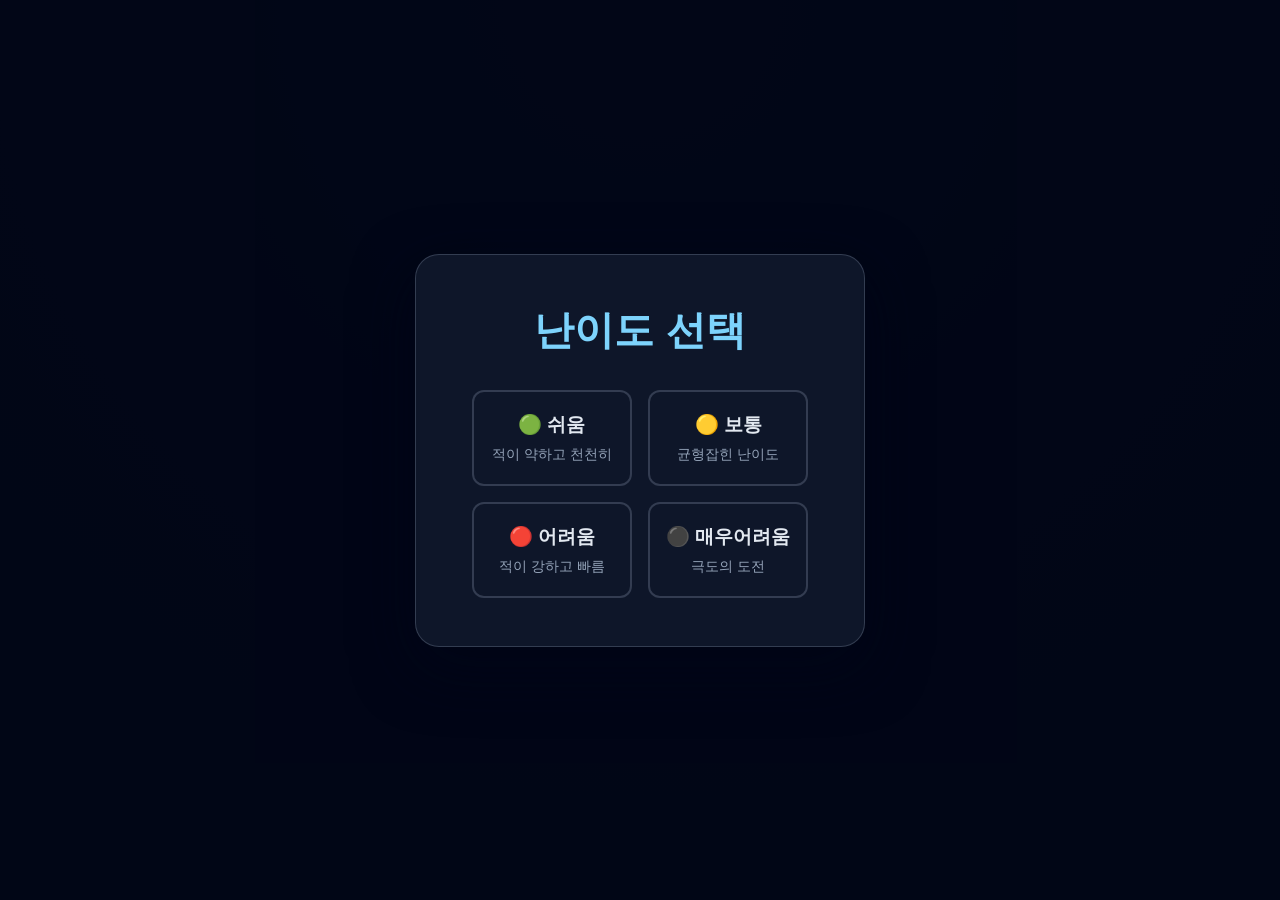
==== complete-game.html @ 04b25d86 "Complete integrated RPG game in single HTML file with difficulty selection" ====
<!DOCTYPE html>
<html lang="ko">
<head>
    <meta charset="UTF-8" />
    <meta name="viewport" content="width=device-width, initial-scale=1.0" />
    <title>Wavebreaker RPG</title>
    <style>
        * { box-sizing: border-box; }
        :root {
            --bg-1: #0f172a; --bg-2: #111827; --panel: rgba(15, 23, 42, 0.86);
            --panel-bright: rgba(30, 41, 59, 0.95); --line: rgba(148, 163, 184, 0.28);
            --text: #e2e8f0; --muted: #94a3b8; --accent: #7dd3fc; --gold: #fbbf24;
            --danger: #f87171; --success: #34d399;
        }
        html, body {
            margin: 0; width: 100%; min-height: 100vh;
            font-family: "Segoe UI", Tahoma, Geneva, Verdana, sans-serif;
            background: radial-gradient(circle at top, #162032 0%, #0b1120 45%, #070d18 100%);
            color: var(--text);
        }
        body { display: flex; flex-direction: column; align-items: center; padding: 18px 20px 32px; }
        .difficulty-screen { position: fixed; inset: 0; display: flex; align-items: center; justify-content: center; background: rgba(2, 6, 23, 0.95); z-index: 1000; }
        .difficulty-screen.hidden { display: none; }
        .difficulty-card { background: rgba(15, 23, 42, 0.98); border: 1px solid var(--line); border-radius: 24px; padding: 48px 56px; text-align: center; max-width: 600px; box-shadow: 0 20px 60px rgba(2, 6, 23, 0.7); }
        .difficulty-card h1 { margin: 0 0 32px; font-size: 2.5rem; color: var(--accent); }
        .difficulty-buttons { display: grid; grid-template-columns: 1fr 1fr; gap: 16px; }
        .difficulty-btn { border: 2px solid var(--line); background: rgba(15, 23, 42, 0.9); color: var(--text); padding: 20px 16px; border-radius: 12px; cursor: pointer; transition: 0.3s ease; font-size: 1rem; }
        .difficulty-btn:hover { transform: translateY(-4px); border-color: var(--accent); box-shadow: 0 0 0 2px rgba(125, 211, 252, 0.2); }
        .difficulty-btn .diff-title { display: block; font-weight: 700; font-size: 1.2rem; margin-bottom: 8px; }
        .difficulty-btn small { display: block; color: var(--muted); font-size: 0.85rem; }
        .game-screen.hidden { display: none; }
        .top-bar { width: min(1480px, 100%); display: flex; justify-content: space-between; align-items: center; gap: 18px; margin-bottom: 14px; }
        .job-selection { display: flex; flex-wrap: wrap; gap: 10px; }
        .job-card { border: 1px solid var(--line); background: rgba(15, 23, 42, 0.9); color: var(--text); padding: 10px 18px; border-radius: 12px; min-width: 120px; cursor: pointer; transition: 0.2s ease; }
        .job-card:hover, .job-card.selected { transform: translateY(-1px); border-color: rgba(125, 211, 252, 0.7); box-shadow: 0 0 0 1px rgba(125, 211, 252, 0.3); }
        .job-card span { display: block; font-size: 1rem; font-weight: 700; }
        .job-card small { color: var(--muted); }
        .status-panel { display: flex; flex-wrap: wrap; gap: 14px; justify-content: flex-end; background: var(--panel); border: 1px solid var(--line); border-radius: 12px; padding: 10px 16px; }
        .status-panel div { display: flex; flex-direction: column; min-width: 110px; color: var(--muted); font-size: 0.82rem; }
        .status-panel strong { color: var(--text); font-size: 1rem; }
        .game-layout { width: min(1480px, 100%); display: flex; align-items: flex-start; gap: 18px; }
        #gameCanvas { width: min(100%, 1280px); height: auto; background: linear-gradient(180deg, rgba(13, 19, 32, 0.96), rgba(15, 23, 42, 0.96)); border: 1px solid var(--line); border-radius: 18px; box-shadow: 0 24px 50px rgba(15, 23, 42, 0.45); }
        .shop-panel { width: 280px; background: var(--panel); border: 1px solid var(--line); border-radius: 18px; padding: 18px 16px; max-height: 640px; overflow-y: auto; }
        .shop-panel h3 { margin: 0 0 14px; font-size: 1.3rem; }
        .shop-metrics { display: grid; gap: 8px; margin-bottom: 18px; color: var(--muted); }
        .upgrade-list, .skill-shop { display: grid; gap: 10px; }
        .upgrade-btn, .skill-btn { appearance: none; width: 100%; border: 1px solid var(--line); background: var(--panel-bright); color: var(--text); padding: 10px 12px; border-radius: 10px; cursor: pointer; font-weight: 600; transition: 0.2s ease; font-size: 0.9rem; }
        .upgrade-btn:hover, .skill-btn:hover { border-color: rgba(52, 211, 153, 0.7); box-shadow: 0 0 0 1px rgba(52, 211, 153, 0.2); }
        .upgrade-btn:disabled, .skill-btn:disabled { opacity: 0.45; cursor: not-allowed; }
        .controls-bar { width: min(1480px, 100%); margin-top: 18px; display: flex; flex-wrap: wrap; gap: 18px; padding: 14px 18px; border: 1px solid var(--line); background: rgba(15, 23, 42, 0.78); border-radius: 12px; color: var(--muted); font-size: 0.9rem; }
        .overlay { position: fixed; inset: 0; display: flex; align-items: center; justify-content: center; background: rgba(2, 6, 23, 0.65); z-index: 100; }
        .overlay.hidden { display: none; }
        .overlay-card { background: rgba(15, 23, 42, 0.95); border: 1px solid var(--line); border-radius: 18px; padding: 28px 36px; text-align: center; box-shadow: 0 20px 40px rgba(2, 6, 23, 0.5); }
        .overlay-card h2 { margin: 0 0 8px; color: var(--danger); }
        .overlay-card p { margin: 0; color: var(--text); }
        @media (max-width: 1200px) { .game-layout { flex-direction: column; } .shop-panel { width: 100%; } }
    </style>
</head>
<body>
    <div id="difficultyScreen" class="difficulty-screen">
        <div class="difficulty-card">
            <h1>난이도 선택</h1>
            <div class="difficulty-buttons">
                <button class="difficulty-btn" data-difficulty="easy"><span class="diff-title">🟢 쉬움</span><small>적이 약하고 천천히</small></button>
                <button class="difficulty-btn" data-difficulty="normal"><span class="diff-title">🟡 보통</span><small>균형잡힌 난이도</small></button>
                <button class="difficulty-btn" data-difficulty="hard"><span class="diff-title">🔴 어려움</span><small>적이 강하고 빠름</small></button>
                <button class="difficulty-btn" data-difficulty="extreme"><span class="diff-title">⚫ 매우어려움</span><small>극도의 도전</small></button>
            </div>
        </div>
    </div>

    <div id="gameScreen" class="game-screen hidden">
        <div class="top-bar">
            <div class="job-selection">
                <button class="job-card selected" data-job="knight"><span class="job-name">Knight</span><small>전사</small></button>
                <button class="job-card" data-job="mage"><span class="job-name">Mage</span><small>마법사</small></button>
                <button class="job-card" data-job="ranger"><span class="job-name">Ranger</span><small>궁수</small></button>
                <button class="job-card" data-job="rogue"><span class="job-name">Rogue</span><small>도적</small></button>
            </div>
            <div class="status-panel">
                <div><span>웨이브</span><strong id="waveValue">1</strong></div>
                <div><span>체력</span><strong id="hpValue">0 / 0</strong></div>
                <div><span>경험치</span><strong id="xpValue">0</strong></div>
                <div><span>난이도</span><strong id="diffValue">보통</strong></div>
            </div>
        </div>

        <div class="game-layout">
            <canvas id="gameCanvas" width="1280" height="720"></canvas>
            <aside class="shop-panel">
                <h3>경험치 상점</h3>
                <div class="shop-metrics">
                    <div>보유 XP: <strong id="bankValue">0</strong></div>
                    <div>스킬 레벨: <strong id="skillLevelValue">0</strong></div>
                </div>
                <div class="upgrade-list">
                    <button class="upgrade-btn" data-upgrade="hp">체력 증가</button>
                    <button class="upgrade-btn" data-upgrade="damage">공격력 증가</button>
                    <button class="upgrade-btn" data-upgrade="speed">이동 속도 증가</button>
                </div>
                <div id="skillShop" class="skill-shop"></div>
            </aside>
        </div>

        <div class="controls-bar">
            <div><strong>기본 공격</strong>: Space</div>
            <div><strong>스킬</strong>: Z / X / C / V</div>
            <div><strong>이동</strong>: WASD / 방향키</div>
            <div><strong>대시</strong>: 한 방향 연타</div>
        </div>

        <div id="overlay" class="overlay hidden">
            <div class="overlay-card">
                <h2>게임 오버</h2>
                <p>R 키를 눌러 난이도 선택으로 돌아가세요</p>
            </div>
        </div>
    </div>

    <script>
        const canvas = document.getElementById("gameCanvas");
        const ctx = canvas.getContext("2d");
        const difficultyScreen = document.getElementById("difficultyScreen");
        const gameScreen = document.getElementById("gameScreen");
        const waveValue = document.getElementById("waveValue");
        const hpValue = document.getElementById("hpValue");
        const xpValue = document.getElementById("xpValue");
        const diffValue = document.getElementById("diffValue");
        const bankValue = document.getElementById("bankValue");
        const skillLevelValue = document.getElementById("skillLevelValue");
        const skillShop = document.getElementById("skillShop");
        const overlay = document.getElementById("overlay");

        const difficultySettings = {
            easy: { label: "쉬움", hpMul: 0.6, damageMul: 0.65, speedMul: 0.75, enemyCount: 0.7 },
            normal: { label: "보통", hpMul: 1, damageMul: 1, speedMul: 1, enemyCount: 1 },
            hard: { label: "어려움", hpMul: 1.4, damageMul: 1.35, speedMul: 1.25, enemyCount: 1.3 },
            extreme: { label: "매우 어려움", hpMul: 1.9, damageMul: 1.75, speedMul: 1.5, enemyCount: 1.6 }
        };

        const jobs = {
            knight: { name: "Knight", color: "#f9c74f", speed: 3.6, hp: 150, damage: 18, skills: [
                { key: "Z", name: "Shield Bash", type: "melee", damage: 30, range: 120, radius: 58, cooldown: 2.8, color: "#f9c74f" },
                { key: "X", name: "Flame Slash", type: "projectile", damage: 26, speed: 8, radius: 12, cooldown: 4.3, color: "#ff7a59" },
                { key: "C", name: "Earth Stomp", type: "aoe", damage: 34, radius: 110, cooldown: 6.3, color: "#7dd3fc" },
                { key: "V", name: "Blade Storm", type: "cone", damage: 42, range: 150, radius: 48, cooldown: 8.2, color: "#fbbf24" }
            ]},
            mage: { name: "Mage", color: "#7dd3fc", speed: 3.3, hp: 120, damage: 16, skills: [
                { key: "Z", name: "Fireball", type: "projectile", damage: 28, speed: 8.5, radius: 12, cooldown: 3.3, color: "#fb7185" },
                { key: "X", name: "Frost Nova", type: "aoe", damage: 31, radius: 130, cooldown: 5.5, color: "#a5b4fc" },
                { key: "C", name: "Arcane Beam", type: "beam", damage: 36, range: 220, cooldown: 6.3, color: "#c084fc" },
                { key: "V", name: "Meteor", type: "meteor", damage: 54, radius: 70, cooldown: 9.2, color: "#f59e0b" }
            ]},
            ranger: { name: "Ranger", color: "#86efac", speed: 3.8, hp: 125, damage: 17, skills: [
                { key: "Z", name: "Rapid Shot", type: "projectile", damage: 25, speed: 9, radius: 10, cooldown: 2.7, color: "#4ade80" },
                { key: "X", name: "Piercing Arrow", type: "projectile", damage: 33, speed: 9.5, radius: 12, cooldown: 4.2, color: "#86efac" },
                { key: "C", name: "Snare Trap", type: "aoe", damage: 29, radius: 120, cooldown: 5.7, color: "#facc15" },
                { key: "V", name: "Rain of Arrows", type: "rain", damage: 40, radius: 72, cooldown: 8.5, color: "#34d399" }
            ]},
            rogue: { name: "Rogue", color: "#c4b5fd", speed: 4.2, hp: 110, damage: 19, skills: [
                { key: "Z", name: "Shadow Slash", type: "melee", damage: 27, range: 110, radius: 52, cooldown: 2.5, color: "#c084fc" },
                { key: "X", name: "Blink Step", type: "dash", damage: 18, range: 110, cooldown: 4.5, color: "#a78bfa" },
                { key: "C", name: "Poison Dart", type: "projectile", damage: 30, speed: 8.8, radius: 11, cooldown: 4.5, color: "#4ade80" },
                { key: "V", name: "Night Burst", type: "aoe", damage: 45, radius: 125, cooldown: 8.3, color: "#f472b6" }
            ]}
        };

        const keyState = {};
        let mouseX = canvas.width / 2, mouseY = canvas.height / 2;
        let player = null, enemies = [], projectiles = [], xpOrbs = [], effects = [];
        let state = { selectedClass: "knight", selectedDifficulty: "normal", currentWave: 1, waveTransition: false, waveTimer: 0, gameOver: false };

        function clamp(v, min, max) { return Math.min(Math.max(v, min), max); }
        function normalize(x, y) { const len = Math.hypot(x, y) || 1; return { x: x / len, y: y / len }; }
        function distance(ax, ay, bx, by) { return Math.hypot(ax - bx, ay - by); }
        function randRange(min, max) { return Math.random() * (max - min) + min; }

        function selectDifficulty(difficulty) {
            state.selectedDifficulty = difficulty;
            difficultyScreen.classList.add("hidden");
            gameScreen.classList.remove("hidden");
            diffValue.textContent = difficultySettings[difficulty].label;
            startGame();
        }

        function setSelectedJob(jobId) {
            state.selectedClass = jobId;
            document.querySelectorAll(".job-card").forEach(b => b.classList.toggle("selected", b.dataset.job === jobId));
            startGame();
        }

        function startGame() {
            const base = jobs[state.selectedClass];
            const diff = difficultySettings[state.selectedDifficulty];

            player = {
                x: canvas.width / 2, y: canvas.height / 2, radius: 18, speed: base.speed, color: base.color,
                hp: base.hp * diff.hpMul, maxHp: base.hp * diff.hpMul, damage: base.damage,
                facing: { x: 1, y: 0 }, attackCooldown: 0, dashCooldown: 0, dashTimer: 0, dashVector: { x: 0, y: 0 },
                lastMove: { x: 1, y: 0 }, dashHold: 0, lastDashDir: null, xpBank: 0,
                skillLevels: { Z: 0, X: 0, C: 0, V: 0 }, skills: base.skills.map(s => ({ ...s, cooldownLeft: 0 }))
            };

            enemies = []; projectiles = []; xpOrbs = []; effects = [];
            state.currentWave = 1; state.waveTransition = false; state.waveTimer = 0; state.gameOver = false;
            overlay.classList.add("hidden");
            spawnWave();
            updateHud();
        }

        function updateHud() {
            const job = jobs[state.selectedClass];
            waveValue.textContent = String(state.currentWave);
            hpValue.textContent = `${Math.ceil(player.hp)} / ${Math.ceil(player.maxHp)}`;
            xpValue.textContent = String(player.xpBank);
            bankValue.textContent = String(player.xpBank);
            skillLevelValue.textContent = String(Object.values(player.skillLevels).reduce((a, b) => a + b, 0));

            skillShop.innerHTML = "";
            player.skills.forEach(skill => {
                const btn = document.createElement("button");
                const level = player.skillLevels[skill.key] || 0;
                const cost = 20 + level * 18;
                btn.className = "skill-btn";
                btn.textContent = `${skill.key} ${skill.name} Lv.${level} (${cost})`;
                btn.disabled = player.xpBank < cost && !state.gameOver;
                btn.addEventListener("click", () => buySkillUpgrade(skill.key));
                skillShop.appendChild(btn);
            });
        }

        function buySkillUpgrade(key) {
            const skill = player.skills.find(s => s.key === key);
            if (!skill) return;
            const level = player.skillLevels[key] || 0;
            const cost = 20 + level * 18;
            if (player.xpBank < cost) return;
            player.xpBank -= cost;
            player.skillLevels[key] = level + 1;
            updateHud();
        }

        function buyUpgrade(type) {
            const costs = { hp: 25, damage: 28, speed: 24 };
            const cost = costs[type];
            if (player.xpBank < cost) return;
            player.xpBank -= cost;
            if (type === "hp") { player.maxHp += 18; player.hp = player.maxHp; }
            else if (type === "damage") { player.damage += 4; }
            else if (type === "speed") { player.speed += 0.28; }
            updateHud();
        }

        document.querySelectorAll(".difficulty-btn").forEach(b => b.addEventListener("click", () => selectDifficulty(b.dataset.difficulty)));
        document.querySelectorAll(".upgrade-btn").forEach(b => b.addEventListener("click", () => buyUpgrade(b.dataset.upgrade)));
        document.querySelectorAll(".job-card").forEach(b => b.addEventListener("click", () => setSelectedJob(b.dataset.job)));

        window.addEventListener("keydown", (event) => {
            const key = event.key.toLowerCase();
            if (["w", "a", "s", "d", "arrowup", "arrowdown", "arrowleft", "arrowright"].includes(key)) event.preventDefault();
            if (["z", "x", "c", "v", " "].includes(key) || event.code === "Space") event.preventDefault();
            if (event.code === "Space") { keyState["space"] = true; if (!state.gameOver) attack(); return; }
            if (["z", "x", "c", "v"].includes(key)) { keyState[key] = true; if (!state.gameOver) useSkill(key.toUpperCase()); return; }
            if (key === "arrowup") keyState.arrowup = true;
            if (key === "arrowdown") keyState.arrowdown = true;
            if (key === "arrowleft") keyState.arrowleft = true;
            if (key === "arrowright") keyState.arrowright = true;
            if (key === "w") keyState.w = true;
            if (key === "a") keyState.a = true;
            if (key === "s") keyState.s = true;
            if (key === "d") keyState.d = true;
            if (event.key.toLowerCase() === "r" && state.gameOver) { difficultyScreen.classList.remove("hidden"); gameScreen.classList.add("hidden"); }
        });

        window.addEventListener("keyup", (event) => {
            const key = event.key.toLowerCase();
            if (event.code === "Space") { keyState["space"] = false; return; }
            ["z", "x", "c", "v", "arrowup", "arrowdown", "arrowleft", "arrowright", "w", "a", "s", "d"].forEach(k => { if (key === k) keyState[k] = false; });
        });

        canvas.addEventListener("mousemove", (event) => {
            const rect = canvas.getBoundingClientRect();
            mouseX = ((event.clientX - rect.left) / rect.width) * canvas.width;
            mouseY = ((event.clientY - rect.top) / rect.height) * canvas.height;
        });

        function attack() {
            if (!player || state.gameOver) return;
            if (player.attackCooldown > 0) return;
            player.attackCooldown = 0.38;
            const angle = Math.atan2(mouseY - player.y, mouseX - player.x) || 0;
            const centerX = player.x + Math.cos(angle) * 95 * 0.7;
            const centerY = player.y + Math.sin(angle) * 95 * 0.7;
            effects.push({ type: "slash", x: centerX, y: centerY, radius: 62, color: "rgba(255,255,255,0.25)", life: 0.12, angle });
            enemies.forEach(enemy => { if (distance(enemy.x, enemy.y, centerX, centerY) < enemy.radius + 28) damageEnemy(enemy, player.damage, 0.5, angle); });
        }

        function useSkill(key) {
            if (!player || state.gameOver) return;
            const skill = player.skills.find(s => s.key === key);
            if (!skill || skill.cooldownLeft > 0) return;
            const level = player.skillLevels[key] || 0;
            const damage = skill.damage + level * 6;
            const angle = Math.atan2(mouseY - player.y, mouseX - player.x) || 0;

            if (skill.type === "melee") {
                const centerX = player.x + Math.cos(angle) * skill.range * 0.7;
                const centerY = player.y + Math.sin(angle) * skill.range * 0.7;
                effects.push({ type: "ring", x: centerX, y: centerY, radius: skill.radius, color: skill.color, life: 0.22 });
                enemies.forEach(enemy => { if (distance(enemy.x, enemy.y, centerX, centerY) < enemy.radius + skill.radius) damageEnemy(enemy, damage, 0.6, angle); });
            } else if (skill.type === "projectile") {
                const dir = normalize(mouseX - player.x, mouseY - player.y);
                projectiles.push({ x: player.x, y: player.y, dx: dir.x, dy: dir.y, radius: skill.radius, speed: skill.speed + level * 0.6, damage, life: 2.4, color: skill.color });
            } else if (skill.type === "aoe") {
                effects.push({ type: "burst", x: player.x, y: player.y, radius: skill.radius, color: skill.color, life: 0.35 });
                enemies.forEach(enemy => { if (distance(enemy.x, enemy.y, player.x, player.y) < skill.radius + enemy.radius) damageEnemy(enemy, damage, 0.8, angle); });
            } else if (skill.type === "dash") {
                const dir = normalize(mouseX - player.x, mouseY - player.y);
                player.dashCooldown = 1.7; player.dashTimer = 0.18; player.dashVector = { x: dir.x * 10, y: dir.y * 10 };
                player.x += dir.x * 30; player.y += dir.y * 30;
                player.x = clamp(player.x, 18, canvas.width - 18);
                player.y = clamp(player.y, 18, canvas.height - 18);
            }
            skill.cooldownLeft = skill.cooldown * (1 - Math.min(level * 0.06, 0.28));
            updateHud();
        }

        function damageEnemy(enemy, amount, knockbackValue, direction) {
            enemy.hp -= amount;
            enemy.hitFlash = 0.12;
            enemy.knockbackX = Math.cos(direction) * knockbackValue * 9;
            enemy.knockbackY = Math.sin(direction) * knockbackValue * 9;
            if (enemy.hp <= 0) killEnemy(enemy);
        }

        function killEnemy(enemy) {
            enemies = enemies.filter(e => e !== enemy);
            xpOrbs.push({ x: enemy.x, y: enemy.y, radius: 7, amount: enemy.xpValue, life: 8 });
            if (enemies.length === 0 && !state.waveTransition) { state.waveTransition = true; state.waveTimer = 0.8; }
        }

        function spawnEnemy(type = "normal", waveLevel = state.currentWave) {
            const side = Math.floor(Math.random() * 4);
            let x = 0, y = 0;
            if (side === 0) { x = randRange(0, canvas.width); y = -30; }
            else if (side === 1) { x = canvas.width + 30; y = randRange(0, canvas.height); }
            else if (side === 2) { x = randRange(0, canvas.width); y = canvas.height + 30; }
            else { x = -30; y = randRange(0, canvas.height); }

            const isBoss = type === "boss";
            const isElite = type === "elite";
            const diff = difficultySettings[state.selectedDifficulty];
            const baseHp = isBoss ? 280 + waveLevel * 72 : isElite ? 110 + waveLevel * 18 : 40 + waveLevel * 10;
            const speed = isBoss ? 1.25 + waveLevel * 0.06 : isElite ? 1.7 + waveLevel * 0.08 : 1.15 + waveLevel * 0.08;
            const dmg = isBoss ? 16 + waveLevel * 2 : isElite ? 10 + waveLevel : 6 + waveLevel;
            const radius = isBoss ? 28 : isElite ? 18 : 14;
            const xpValue = isBoss ? 80 + waveLevel * 24 : isElite ? 28 + waveLevel * 6 : 12 + waveLevel * 4;

            enemies.push({ x, y, radius, hp: baseHp * diff.hpMul, maxHp: baseHp * diff.hpMul, speed: speed * diff.speedMul, damage: dmg * diff.damageMul, xpValue, color: isBoss ? "#f97316" : isElite ? "#e879f9" : "#ef4444", hitFlash: 0, attackCooldown: randRange(0.6, 1.3), knockbackX: 0, knockbackY: 0 });
        }

        function spawnWave() {
            const bossWave = state.currentWave % 4 === 0;
            const diff = difficultySettings[state.selectedDifficulty];
            const baseCount = bossWave ? 1 : 4 + state.currentWave * 2;
            const enemyCount = Math.floor(baseCount * diff.enemyCount);
            for (let i = 0; i < enemyCount; i += 1) {
                const type = bossWave ? "boss" : i % 5 === 0 ? "elite" : "normal";
                spawnEnemy(type, state.currentWave);
            }
        }

        function nextWave() { state.currentWave += 1; state.waveTransition = false; spawnWave(); updateHud(); }

        function updatePlayer(dt) {
            if (!player || state.gameOver) return;
            const moveX = (keyState.d || keyState.arrowright ? 1 : 0) - (keyState.a || keyState.arrowleft ? 1 : 0);
            const moveY = (keyState.s || keyState.arrowdown ? 1 : 0) - (keyState.w || keyState.arrowup ? 1 : 0);

            if (moveX || moveY) {
                const dir = normalize(moveX, moveY);
                if (player.lastDashDir && Math.abs(dir.x - player.lastDashDir.x) < 0.02 && Math.abs(dir.y - player.lastDashDir.y) < 0.02) {
                    player.dashHold += dt;
                } else { player.lastDashDir = dir; player.dashHold = 0; }
                if (player.dashHold > 0.2 && player.dashCooldown <= 0) { player.dashCooldown = 1.7; player.dashTimer = 0.2; player.dashVector = { x: dir.x * 17, y: dir.y * 17 }; player.dashHold = 0; }
                player.lastMove = { x: dir.x, y: dir.y }; player.facing = { x: dir.x, y: dir.y };
            } else { player.dashHold = 0; player.lastDashDir = null; }

            if (player.dashTimer > 0) { player.x += player.dashVector.x * dt * 60; player.y += player.dashVector.y * dt * 60; player.dashTimer -= dt; }
            else { player.x += moveX * player.speed * dt * 60; player.y += moveY * player.speed * dt * 60; }

            player.x = clamp(player.x, player.radius, canvas.width - player.radius);
            player.y = clamp(player.y, player.radius, canvas.height - player.radius);
            if (player.attackCooldown > 0) player.attackCooldown -= dt;
            if (player.dashCooldown > 0) player.dashCooldown -= dt;
            const lookDir = normalize(mouseX - player.x, mouseY - player.y);
            player.facing = { x: lookDir.x, y: lookDir.y };
            player.skills.forEach(skill => { if (skill.cooldownLeft > 0) skill.cooldownLeft -= dt; });
        }

        function updateEnemies(dt) {
            enemies.forEach(enemy => {
                enemy.hitFlash = Math.max(0, enemy.hitFlash - dt);
                enemy.attackCooldown -= dt;
                enemy.knockbackX *= 0.9; enemy.knockbackY *= 0.9;
                const dx = player.x - enemy.x, dy = player.y - enemy.y;
                const dist = Math.hypot(dx, dy) || 1;
                const nx = dx / dist, ny = dy / dist;
                enemy.x += (nx * enemy.speed * 60 * dt) + enemy.knockbackX;
                enemy.y += (ny * enemy.speed * 60 * dt) + enemy.knockbackY;
                if (dist < enemy.radius + player.radius + 6 && enemy.attackCooldown <= 0) {
                    player.hp -= enemy.damage;
                    enemy.attackCooldown = 0.9;
                    if (player.hp <= 0) { player.hp = 0; state.gameOver = true; overlay.classList.remove("hidden"); }
                }
            });
        }

        function updateProjectiles(dt) {
            projectiles.forEach(projectile => {
                projectile.x += projectile.dx * projectile.speed * 60 * dt;
                projectile.y += projectile.dy * projectile.speed * 60 * dt;
                projectile.life -= dt;
                enemies.forEach(enemy => {
                    if (distance(projectile.x, projectile.y, enemy.x, enemy.y) < projectile.radius + enemy.radius) {
                        damageEnemy(enemy, projectile.damage, 0.8, Math.atan2(projectile.dy, projectile.dx));
                        projectile.life = 0;
                    }
                });
            });
            projectiles = projectiles.filter(p => p.life > 0 && p.x > -50 && p.x < canvas.width + 50 && p.y > -50 && p.y < canvas.height + 50);
        }

        function updateXP(dt) {
            xpOrbs.forEach(orb => {
                orb.life -= dt;
                const dist = distance(orb.x, orb.y, player.x, player.y);
                if (dist < 28) { player.xpBank += orb.amount; orb.life = -1; }
            });
            xpOrbs = xpOrbs.filter(o => o.life > 0);
        }

        function updateEffects(dt) { effects.forEach(e => { e.life -= dt; }); effects = effects.filter(e => e.life > 0); }

        function updateState(dt) {
            if (state.gameOver) return;
            updatePlayer(dt); updateEnemies(dt); updateProjectiles(dt); updateXP(dt); updateEffects(dt);
            if (state.waveTransition) { state.waveTimer -= dt; if (state.waveTimer <= 0) nextWave(); }
            if (player.hp > player.maxHp) player.hp = player.maxHp;
            updateHud();
        }

        function drawBackground() {
            ctx.fillStyle = "#0b1020"; ctx.fillRect(0, 0, canvas.width, canvas.height);
            ctx.strokeStyle = "rgba(148, 163, 184, 0.12)"; ctx.lineWidth = 1;
            for (let x = 0; x < canvas.width; x += 32) { ctx.beginPath(); ctx.moveTo(x, 0); ctx.lineTo(x, canvas.height); ctx.stroke(); }
            for (let y = 0; y < canvas.height; y += 32) { ctx.beginPath(); ctx.moveTo(0, y); ctx.lineTo(canvas.width, y); ctx.stroke(); }
        }

        function drawPlayer() {
            ctx.fillStyle = player.color; ctx.beginPath(); ctx.arc(player.x, player.y, player.radius, 0, Math.PI * 2); ctx.fill();
            const aimX = player.x + player.facing.x * 22, aimY = player.y + player.facing.y * 22;
            ctx.strokeStyle = "#f8fafc"; ctx.lineWidth = 2; ctx.beginPath(); ctx.moveTo(player.x, player.y); ctx.lineTo(aimX, aimY); ctx.stroke();
            const barWidth = 50, hpRatio = clamp(player.hp / player.maxHp, 0, 1);
            ctx.fillStyle = "rgba(15, 23, 42, 0.8)"; ctx.fillRect(player.x - barWidth / 2, player.y - 34, barWidth, 6);
            ctx.fillStyle = "#34d399"; ctx.fillRect(player.x - barWidth / 2, player.y - 34, barWidth * hpRatio, 6);
        }

        function drawEnemy(enemy) {
            ctx.fillStyle = enemy.hitFlash > 0 ? "#fff" : enemy.color;
            ctx.beginPath(); ctx.arc(enemy.x, enemy.y, enemy.radius, 0, Math.PI * 2); ctx.fill();
            const hpRatio = clamp(enemy.hp / enemy.maxHp, 0, 1);
            ctx.fillStyle = "rgba(15, 23, 42, 0.8)"; ctx.fillRect(enemy.x - 24, enemy.y - enemy.radius - 12, 48, 5);
            ctx.fillStyle = "#fbbf24"; ctx.fillRect(enemy.x - 24, enemy.y - enemy.radius - 12, 48 * hpRatio, 5);
        }

        function drawProjectiles() {
            projectiles.forEach(p => { ctx.fillStyle = p.color; ctx.beginPath(); ctx.arc(p.x, p.y, p.radius, 0, Math.PI * 2); ctx.fill(); });
        }

        function drawXP() {
            xpOrbs.forEach(o => {
                ctx.fillStyle = "#a7f3d0"; ctx.beginPath(); ctx.arc(o.x, o.y, o.radius, 0, Math.PI * 2); ctx.fill();
                ctx.fillStyle = "#134e4a"; ctx.font = "11px sans-serif"; ctx.fillText("+" + o.amount, o.x - 8, o.y + 4);
            });
        }

        function drawEffects() {
            effects.forEach(e => {
                ctx.fillStyle = e.color; ctx.strokeStyle = e.color;
                if (e.type === "slash" || e.type === "ring" || e.type === "burst") {
                    ctx.beginPath(); ctx.arc(e.x, e.y, e.radius * (1.0 - e.life * 1.2), 0, Math.PI * 2); ctx.fill();
                }
                if (e.type === "beam") {
                    ctx.beginPath(); ctx.moveTo(player.x, player.y);
                    ctx.lineTo(player.x + Math.cos(e.angle) * 220, player.y + Math.sin(e.angle) * 220); ctx.stroke();
                }
                if (e.type === "meteor" || e.type === "spark") {
                    ctx.beginPath(); ctx.arc(e.x, e.y, e.radius * (1.0 - e.life * (e.type === "meteor" ? 1.4 : 1.3)), 0, Math.PI * 2); ctx.fill();
                }
            });
        }

        function drawWaveText() {
            ctx.fillStyle = "rgba(255,255,255,0.7)"; ctx.font = "bold 36px sans-serif"; ctx.textAlign = "center";
            ctx.fillText(`Wave ${state.currentWave}`, canvas.width / 2, 42); ctx.textAlign = "left";
        }

        function render() {
            drawBackground(); drawXP(); drawProjectiles(); drawEffects(); enemies.forEach(drawEnemy); drawPlayer(); drawWaveText();
        }

        let lastTime = 0;
        function gameLoop(timestamp) {
            const dt = Math.min((timestamp - lastTime) / 1000, 0.033);
            lastTime = timestamp;
            updateState(dt);
            render();
            requestAnimationFrame(gameLoop);
        }

        requestAnimationFrame(gameLoop);
    </script>
</body>
</html>
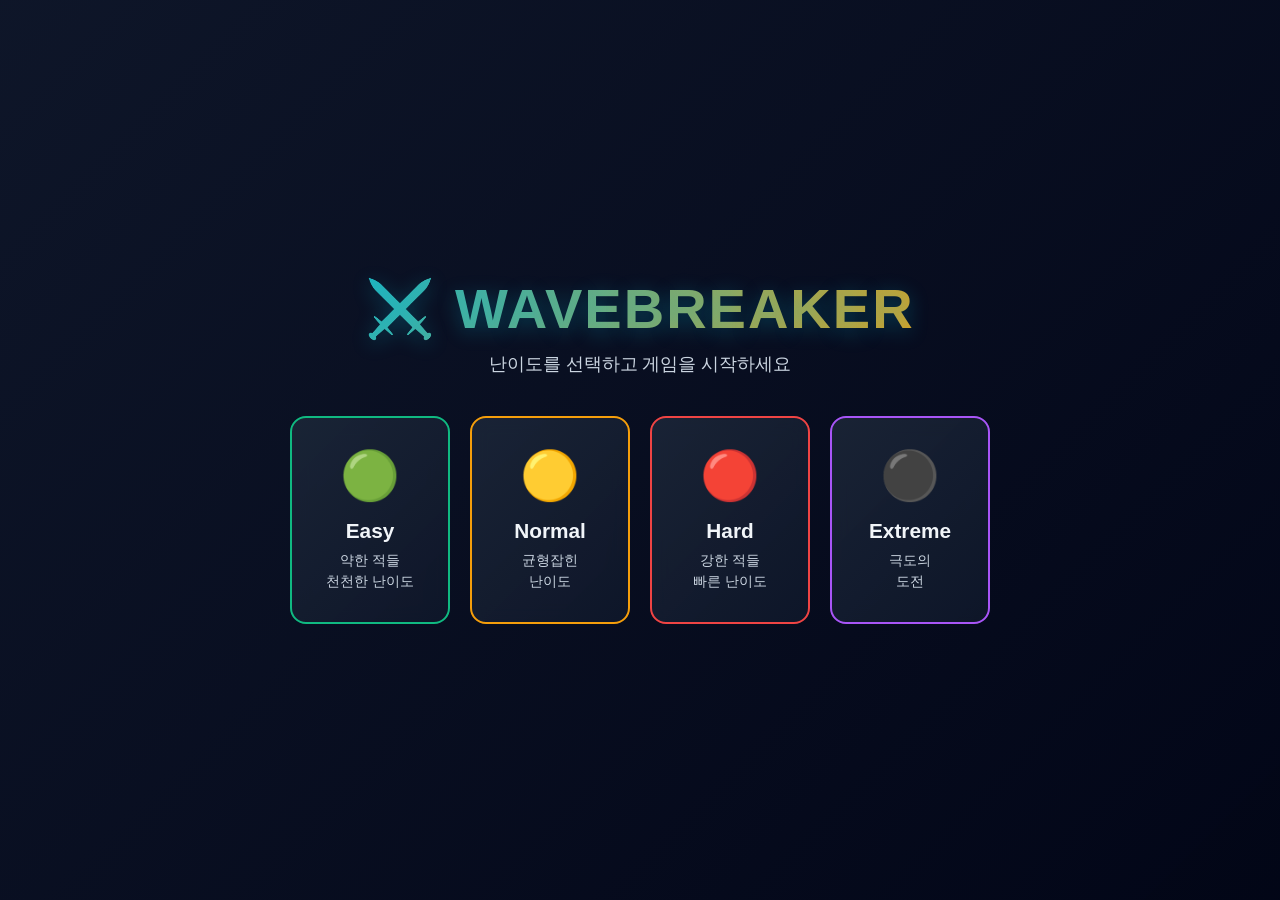
==== commit f6bf008d: "Redesigned high-end fantasy RPG UI and gameplay screen" ====
--- a/complete-game.html
+++ b/complete-game.html
@@ -3,116 +3,610 @@
 <head>
     <meta charset="UTF-8" />
     <meta name="viewport" content="width=device-width, initial-scale=1.0" />
-    <title>Wavebreaker RPG</title>
+    <title>⚔️ Wavebreaker RPG - 웨이브 브레이커</title>
     <style>
-        * { box-sizing: border-box; }
+        * { margin: 0; padding: 0; box-sizing: border-box; }
+        
         :root {
-            --bg-1: #0f172a; --bg-2: #111827; --panel: rgba(15, 23, 42, 0.86);
-            --panel-bright: rgba(30, 41, 59, 0.95); --line: rgba(148, 163, 184, 0.28);
-            --text: #e2e8f0; --muted: #94a3b8; --accent: #7dd3fc; --gold: #fbbf24;
-            --danger: #f87171; --success: #34d399;
-        }
+            --primary: #7c3aed;
+            --primary-dark: #5b21b6;
+            --secondary: #06b6d4;
+            --accent: #f59e0b;
+            --danger: #ef4444;
+            --success: #10b981;
+            --warning: #f97316;
+            --bg-dark: #0f172a;
+            --bg-darker: #020617;
+            --text-primary: #f1f5f9;
+            --text-secondary: #cbd5e1;
+            --border: #334155;
+            --shadow: 0 20px 40px rgba(0, 0, 0, 0.5);
+            --glow: 0 0 30px;
+        }
+
         html, body {
-            margin: 0; width: 100%; min-height: 100vh;
-            font-family: "Segoe UI", Tahoma, Geneva, Verdana, sans-serif;
-            background: radial-gradient(circle at top, #162032 0%, #0b1120 45%, #070d18 100%);
-            color: var(--text);
-        }
-        body { display: flex; flex-direction: column; align-items: center; padding: 18px 20px 32px; }
-        .difficulty-screen { position: fixed; inset: 0; display: flex; align-items: center; justify-content: center; background: rgba(2, 6, 23, 0.95); z-index: 1000; }
+            width: 100%;
+            height: 100%;
+            font-family: 'Segoe UI', Tahoma, Geneva, Verdana, sans-serif;
+            background: linear-gradient(135deg, var(--bg-darker) 0%, var(--bg-dark) 100%);
+            color: var(--text-primary);
+            overflow: hidden;
+        }
+
+        body {
+            display: flex;
+            align-items: center;
+            justify-content: center;
+        }
+
+        .difficulty-screen {
+            position: fixed;
+            inset: 0;
+            display: flex;
+            align-items: center;
+            justify-content: center;
+            background: linear-gradient(135deg, rgba(15, 23, 42, 0.95) 0%, rgba(2, 6, 23, 0.98) 100%);
+            backdrop-filter: blur(10px);
+            z-index: 1000;
+            animation: fadeIn 0.6s ease-out;
+        }
+
         .difficulty-screen.hidden { display: none; }
-        .difficulty-card { background: rgba(15, 23, 42, 0.98); border: 1px solid var(--line); border-radius: 24px; padding: 48px 56px; text-align: center; max-width: 600px; box-shadow: 0 20px 60px rgba(2, 6, 23, 0.7); }
-        .difficulty-card h1 { margin: 0 0 32px; font-size: 2.5rem; color: var(--accent); }
-        .difficulty-buttons { display: grid; grid-template-columns: 1fr 1fr; gap: 16px; }
-        .difficulty-btn { border: 2px solid var(--line); background: rgba(15, 23, 42, 0.9); color: var(--text); padding: 20px 16px; border-radius: 12px; cursor: pointer; transition: 0.3s ease; font-size: 1rem; }
-        .difficulty-btn:hover { transform: translateY(-4px); border-color: var(--accent); box-shadow: 0 0 0 2px rgba(125, 211, 252, 0.2); }
-        .difficulty-btn .diff-title { display: block; font-weight: 700; font-size: 1.2rem; margin-bottom: 8px; }
-        .difficulty-btn small { display: block; color: var(--muted); font-size: 0.85rem; }
+
+        @keyframes fadeIn {
+            from { opacity: 0; transform: scale(0.9); }
+            to { opacity: 1; transform: scale(1); }
+        }
+
+        .difficulty-container {
+            text-align: center;
+            max-width: 700px;
+            width: 90%;
+        }
+
+        .difficulty-header {
+            margin-bottom: 40px;
+        }
+
+        .difficulty-header h1 {
+            font-size: 3.5rem;
+            font-weight: 900;
+            background: linear-gradient(135deg, var(--secondary) 0%, var(--accent) 100%);
+            -webkit-background-clip: text;
+            -webkit-text-fill-color: transparent;
+            background-clip: text;
+            text-shadow: 0 4px 20px rgba(6, 182, 212, 0.3);
+            margin-bottom: 10px;
+            letter-spacing: 2px;
+        }
+
+        .difficulty-header p {
+            font-size: 1.1rem;
+            color: var(--text-secondary);
+            font-weight: 300;
+        }
+
+        .difficulty-grid {
+            display: grid;
+            grid-template-columns: repeat(auto-fit, minmax(160px, 1fr));
+            gap: 20px;
+            margin-top: 40px;
+        }
+
+        .difficulty-card {
+            padding: 30px 20px;
+            border: 2px solid var(--border);
+            border-radius: 16px;
+            background: linear-gradient(135deg, rgba(30, 41, 59, 0.8) 0%, rgba(15, 23, 42, 0.9) 100%);
+            cursor: pointer;
+            transition: all 0.3s cubic-bezier(0.34, 1.56, 0.64, 1);
+            position: relative;
+            overflow: hidden;
+            backdrop-filter: blur(10px);
+        }
+
+        .difficulty-card::before {
+            content: '';
+            position: absolute;
+            inset: 0;
+            background: linear-gradient(135deg, transparent 0%, rgba(255, 255, 255, 0.1) 100%);
+            opacity: 0;
+            transition: opacity 0.3s;
+        }
+
+        .difficulty-card:hover {
+            transform: translateY(-8px) scale(1.02);
+            border-color: var(--secondary);
+            box-shadow: var(--glow) var(--secondary);
+            background: linear-gradient(135deg, rgba(6, 182, 212, 0.2) 0%, rgba(15, 23, 42, 0.95) 100%);
+        }
+
+        .difficulty-card:hover::before { opacity: 1; }
+
+        .difficulty-emoji {
+            font-size: 3rem;
+            margin-bottom: 15px;
+            display: block;
+            animation: bounce 2s infinite;
+        }
+
+        .difficulty-card:hover .difficulty-emoji {
+            animation: bounce 0.6s;
+        }
+
+        @keyframes bounce {
+            0%, 100% { transform: translateY(0); }
+            50% { transform: translateY(-10px); }
+        }
+
+        .difficulty-title {
+            font-size: 1.3rem;
+            font-weight: 700;
+            margin-bottom: 8px;
+            color: var(--text-primary);
+        }
+
+        .difficulty-desc {
+            font-size: 0.85rem;
+            color: var(--text-secondary);
+            line-height: 1.5;
+        }
+
+        .difficulty-card[data-difficulty="easy"] { border-color: #10b981; }
+        .difficulty-card[data-difficulty="easy"]:hover { box-shadow: var(--glow) #10b981; }
+
+        .difficulty-card[data-difficulty="normal"] { border-color: var(--accent); }
+        .difficulty-card[data-difficulty="normal"]:hover { box-shadow: var(--glow) var(--accent); }
+
+        .difficulty-card[data-difficulty="hard"] { border-color: var(--danger); }
+        .difficulty-card[data-difficulty="hard"]:hover { box-shadow: var(--glow) var(--danger); }
+
+        .difficulty-card[data-difficulty="extreme"] { border-color: #a855f7; }
+        .difficulty-card[data-difficulty="extreme"]:hover { box-shadow: var(--glow) #a855f7; }
+
+        .game-screen {
+            width: 100vw;
+            height: 100vh;
+            display: flex;
+            flex-direction: column;
+            padding: 20px;
+            gap: 15px;
+        }
+
         .game-screen.hidden { display: none; }
-        .top-bar { width: min(1480px, 100%); display: flex; justify-content: space-between; align-items: center; gap: 18px; margin-bottom: 14px; }
-        .job-selection { display: flex; flex-wrap: wrap; gap: 10px; }
-        .job-card { border: 1px solid var(--line); background: rgba(15, 23, 42, 0.9); color: var(--text); padding: 10px 18px; border-radius: 12px; min-width: 120px; cursor: pointer; transition: 0.2s ease; }
-        .job-card:hover, .job-card.selected { transform: translateY(-1px); border-color: rgba(125, 211, 252, 0.7); box-shadow: 0 0 0 1px rgba(125, 211, 252, 0.3); }
-        .job-card span { display: block; font-size: 1rem; font-weight: 700; }
-        .job-card small { color: var(--muted); }
-        .status-panel { display: flex; flex-wrap: wrap; gap: 14px; justify-content: flex-end; background: var(--panel); border: 1px solid var(--line); border-radius: 12px; padding: 10px 16px; }
-        .status-panel div { display: flex; flex-direction: column; min-width: 110px; color: var(--muted); font-size: 0.82rem; }
-        .status-panel strong { color: var(--text); font-size: 1rem; }
-        .game-layout { width: min(1480px, 100%); display: flex; align-items: flex-start; gap: 18px; }
-        #gameCanvas { width: min(100%, 1280px); height: auto; background: linear-gradient(180deg, rgba(13, 19, 32, 0.96), rgba(15, 23, 42, 0.96)); border: 1px solid var(--line); border-radius: 18px; box-shadow: 0 24px 50px rgba(15, 23, 42, 0.45); }
-        .shop-panel { width: 280px; background: var(--panel); border: 1px solid var(--line); border-radius: 18px; padding: 18px 16px; max-height: 640px; overflow-y: auto; }
-        .shop-panel h3 { margin: 0 0 14px; font-size: 1.3rem; }
-        .shop-metrics { display: grid; gap: 8px; margin-bottom: 18px; color: var(--muted); }
-        .upgrade-list, .skill-shop { display: grid; gap: 10px; }
-        .upgrade-btn, .skill-btn { appearance: none; width: 100%; border: 1px solid var(--line); background: var(--panel-bright); color: var(--text); padding: 10px 12px; border-radius: 10px; cursor: pointer; font-weight: 600; transition: 0.2s ease; font-size: 0.9rem; }
-        .upgrade-btn:hover, .skill-btn:hover { border-color: rgba(52, 211, 153, 0.7); box-shadow: 0 0 0 1px rgba(52, 211, 153, 0.2); }
-        .upgrade-btn:disabled, .skill-btn:disabled { opacity: 0.45; cursor: not-allowed; }
-        .controls-bar { width: min(1480px, 100%); margin-top: 18px; display: flex; flex-wrap: wrap; gap: 18px; padding: 14px 18px; border: 1px solid var(--line); background: rgba(15, 23, 42, 0.78); border-radius: 12px; color: var(--muted); font-size: 0.9rem; }
-        .overlay { position: fixed; inset: 0; display: flex; align-items: center; justify-content: center; background: rgba(2, 6, 23, 0.65); z-index: 100; }
+
+        .top-panel {
+            display: grid;
+            grid-template-columns: 1fr auto 1fr;
+            gap: 20px;
+            align-items: center;
+        }
+
+        .job-selector {
+            display: flex;
+            gap: 10px;
+            flex-wrap: wrap;
+        }
+
+        .job-btn {
+            padding: 10px 16px;
+            border: 2px solid var(--border);
+            background: rgba(30, 41, 59, 0.6);
+            color: var(--text-primary);
+            border-radius: 12px;
+            cursor: pointer;
+            font-weight: 600;
+            font-size: 0.9rem;
+            transition: all 0.3s ease;
+            backdrop-filter: blur(10px);
+            white-space: nowrap;
+        }
+
+        .job-btn:hover {
+            border-color: var(--secondary);
+            transform: translateY(-2px);
+        }
+
+        .job-btn.active {
+            border-color: var(--secondary);
+            background: linear-gradient(135deg, rgba(6, 182, 212, 0.3) 0%, rgba(6, 182, 212, 0.1) 100%);
+            box-shadow: var(--glow) var(--secondary);
+        }
+
+        .status-bar {
+            display: grid;
+            grid-template-columns: repeat(4, 1fr);
+            gap: 12px;
+        }
+
+        .status-item {
+            background: linear-gradient(135deg, rgba(30, 41, 59, 0.8) 0%, rgba(15, 23, 42, 0.9) 100%);
+            border: 1px solid var(--border);
+            border-radius: 12px;
+            padding: 12px;
+            text-align: center;
+            backdrop-filter: blur(10px);
+        }
+
+        .status-label {
+            font-size: 0.75rem;
+            color: var(--text-secondary);
+            text-transform: uppercase;
+            letter-spacing: 1px;
+            margin-bottom: 4px;
+        }
+
+        .status-value {
+            font-size: 1.3rem;
+            font-weight: 700;
+            color: var(--secondary);
+        }
+
+        .game-container {
+            display: flex;
+            gap: 15px;
+            flex: 1;
+            min-height: 0;
+        }
+
+        .canvas-wrapper {
+            flex: 1;
+            border: 2px solid var(--border);
+            border-radius: 16px;
+            overflow: hidden;
+            background: linear-gradient(135deg, #0a0e27 0%, #16213e 100%);
+            box-shadow: var(--shadow);
+            position: relative;
+        }
+
+        #gameCanvas {
+            width: 100%;
+            height: 100%;
+            display: block;
+        }
+
+        .side-panel {
+            width: 280px;
+            background: linear-gradient(135deg, rgba(30, 41, 59, 0.8) 0%, rgba(15, 23, 42, 0.9) 100%);
+            border: 2px solid var(--border);
+            border-radius: 16px;
+            padding: 20px;
+            display: flex;
+            flex-direction: column;
+            gap: 20px;
+            overflow-y: auto;
+            backdrop-filter: blur(10px);
+            box-shadow: var(--shadow);
+        }
+
+        .panel-title {
+            font-size: 1.3rem;
+            font-weight: 700;
+            color: var(--secondary);
+            margin-bottom: 10px;
+        }
+
+        .stats-grid {
+            display: grid;
+            grid-template-columns: 1fr 1fr;
+            gap: 10px;
+        }
+
+        .stat-box {
+            background: rgba(15, 23, 42, 0.6);
+            border: 1px solid var(--border);
+            border-radius: 8px;
+            padding: 10px;
+            text-align: center;
+        }
+
+        .stat-label {
+            font-size: 0.75rem;
+            color: var(--text-secondary);
+            margin-bottom: 4px;
+        }
+
+        .stat-value {
+            font-size: 1.1rem;
+            font-weight: 700;
+            color: var(--accent);
+        }
+
+        .upgrade-section,
+        .skill-section {
+            display: flex;
+            flex-direction: column;
+            gap: 10px;
+        }
+
+        .upgrade-btn,
+        .skill-btn {
+            padding: 12px;
+            border: 2px solid var(--border);
+            background: linear-gradient(135deg, rgba(30, 41, 59, 0.7) 0%, rgba(15, 23, 42, 0.8) 100%);
+            color: var(--text-primary);
+            border-radius: 8px;
+            cursor: pointer;
+            font-weight: 600;
+            font-size: 0.85rem;
+            transition: all 0.3s ease;
+            backdrop-filter: blur(10px);
+            text-align: left;
+        }
+
+        .upgrade-btn:hover:not(:disabled),
+        .skill-btn:hover:not(:disabled) {
+            border-color: var(--success);
+            transform: translateX(4px);
+            background: linear-gradient(135deg, rgba(16, 185, 129, 0.2) 0%, rgba(15, 23, 42, 0.9) 100%);
+            box-shadow: var(--glow) var(--success);
+        }
+
+        .upgrade-btn:disabled,
+        .skill-btn:disabled {
+            opacity: 0.5;
+            cursor: not-allowed;
+            border-color: var(--border);
+        }
+
+        .controls-panel {
+            background: linear-gradient(135deg, rgba(30, 41, 59, 0.8) 0%, rgba(15, 23, 42, 0.9) 100%);
+            border: 2px solid var(--border);
+            border-radius: 16px;
+            padding: 20px;
+            display: grid;
+            grid-template-columns: repeat(auto-fit, minmax(200px, 1fr));
+            gap: 15px;
+            backdrop-filter: blur(10px);
+            box-shadow: var(--shadow);
+        }
+
+        .control-item {
+            display: flex;
+            align-items: center;
+            gap: 10px;
+        }
+
+        .control-key {
+            background: linear-gradient(135deg, var(--primary) 0%, var(--primary-dark) 100%);
+            padding: 8px 12px;
+            border-radius: 8px;
+            font-weight: 700;
+            font-size: 0.85rem;
+            min-width: 50px;
+            text-align: center;
+            box-shadow: var(--glow) var(--primary);
+        }
+
+        .control-desc {
+            font-size: 0.9rem;
+            color: var(--text-secondary);
+        }
+
+        .overlay {
+            position: fixed;
+            inset: 0;
+            display: flex;
+            align-items: center;
+            justify-content: center;
+            background: linear-gradient(135deg, rgba(15, 23, 42, 0.9) 0%, rgba(2, 6, 23, 0.95) 100%);
+            backdrop-filter: blur(10px);
+            z-index: 999;
+        }
+
         .overlay.hidden { display: none; }
-        .overlay-card { background: rgba(15, 23, 42, 0.95); border: 1px solid var(--line); border-radius: 18px; padding: 28px 36px; text-align: center; box-shadow: 0 20px 40px rgba(2, 6, 23, 0.5); }
-        .overlay-card h2 { margin: 0 0 8px; color: var(--danger); }
-        .overlay-card p { margin: 0; color: var(--text); }
-        @media (max-width: 1200px) { .game-layout { flex-direction: column; } .shop-panel { width: 100%; } }
+
+        .game-over-card {
+            text-align: center;
+            animation: slideUp 0.5s cubic-bezier(0.34, 1.56, 0.64, 1);
+        }
+
+        @keyframes slideUp {
+            from { opacity: 0; transform: translateY(50px); }
+            to { opacity: 1; transform: translateY(0); }
+        }
+
+        .game-over-card h1 {
+            font-size: 4rem;
+            color: var(--danger);
+            margin-bottom: 20px;
+            font-weight: 900;
+            text-shadow: 0 4px 20px rgba(239, 68, 68, 0.3);
+        }
+
+        .game-over-stats {
+            background: rgba(30, 41, 59, 0.8);
+            border: 2px solid var(--border);
+            border-radius: 16px;
+            padding: 30px;
+            margin-bottom: 30px;
+            backdrop-filter: blur(10px);
+        }
+
+        .stat-line {
+            display: flex;
+            justify-content: space-between;
+            margin: 15px 0;
+            font-size: 1.1rem;
+        }
+
+        .stat-line strong {
+            color: var(--secondary);
+        }
+
+        .game-over-action {
+            font-size: 1.1rem;
+            color: var(--text-secondary);
+            margin-top: 20px;
+            font-weight: 500;
+        }
+
+        .side-panel::-webkit-scrollbar {
+            width: 8px;
+        }
+
+        .side-panel::-webkit-scrollbar-track {
+            background: rgba(15, 23, 42, 0.6);
+            border-radius: 4px;
+        }
+
+        .side-panel::-webkit-scrollbar-thumb {
+            background: var(--secondary);
+            border-radius: 4px;
+        }
+
+        .side-panel::-webkit-scrollbar-thumb:hover {
+            background: var(--accent);
+        }
+
+        @media (max-width: 1400px) {
+            .game-container { flex-direction: column; }
+            .side-panel { width: 100%; height: 200px; }
+            .status-bar { grid-template-columns: repeat(2, 1fr); }
+        }
+
+        @media (max-width: 768px) {
+            .game-screen { padding: 10px; gap: 10px; }
+            .top-panel { grid-template-columns: 1fr; }
+            .controls-panel { grid-template-columns: repeat(2, 1fr); font-size: 0.85rem; }
+            .difficulty-header h1 { font-size: 2.5rem; }
+            .difficulty-grid { grid-template-columns: repeat(2, 1fr); gap: 15px; }
+        }
     </style>
 </head>
 <body>
     <div id="difficultyScreen" class="difficulty-screen">
-        <div class="difficulty-card">
-            <h1>난이도 선택</h1>
-            <div class="difficulty-buttons">
-                <button class="difficulty-btn" data-difficulty="easy"><span class="diff-title">🟢 쉬움</span><small>적이 약하고 천천히</small></button>
-                <button class="difficulty-btn" data-difficulty="normal"><span class="diff-title">🟡 보통</span><small>균형잡힌 난이도</small></button>
-                <button class="difficulty-btn" data-difficulty="hard"><span class="diff-title">🔴 어려움</span><small>적이 강하고 빠름</small></button>
-                <button class="difficulty-btn" data-difficulty="extreme"><span class="diff-title">⚫ 매우어려움</span><small>극도의 도전</small></button>
+        <div class="difficulty-container">
+            <div class="difficulty-header">
+                <h1>⚔️ WAVEBREAKER</h1>
+                <p>난이도를 선택하고 게임을 시작하세요</p>
+            </div>
+            <div class="difficulty-grid">
+                <div class="difficulty-card" data-difficulty="easy">
+                    <span class="difficulty-emoji">🟢</span>
+                    <div class="difficulty-title">Easy</div>
+                    <div class="difficulty-desc">약한 적들<br>천천한 난이도</div>
+                </div>
+                <div class="difficulty-card" data-difficulty="normal">
+                    <span class="difficulty-emoji">🟡</span>
+                    <div class="difficulty-title">Normal</div>
+                    <div class="difficulty-desc">균형잡힌<br>난이도</div>
+                </div>
+                <div class="difficulty-card" data-difficulty="hard">
+                    <span class="difficulty-emoji">🔴</span>
+                    <div class="difficulty-title">Hard</div>
+                    <div class="difficulty-desc">강한 적들<br>빠른 난이도</div>
+                </div>
+                <div class="difficulty-card" data-difficulty="extreme">
+                    <span class="difficulty-emoji">⚫</span>
+                    <div class="difficulty-title">Extreme</div>
+                    <div class="difficulty-desc">극도의<br>도전</div>
+                </div>
             </div>
         </div>
     </div>
 
     <div id="gameScreen" class="game-screen hidden">
-        <div class="top-bar">
-            <div class="job-selection">
-                <button class="job-card selected" data-job="knight"><span class="job-name">Knight</span><small>전사</small></button>
-                <button class="job-card" data-job="mage"><span class="job-name">Mage</span><small>마법사</small></button>
-                <button class="job-card" data-job="ranger"><span class="job-name">Ranger</span><small>궁수</small></button>
-                <button class="job-card" data-job="rogue"><span class="job-name">Rogue</span><small>도적</small></button>
-            </div>
-            <div class="status-panel">
-                <div><span>웨이브</span><strong id="waveValue">1</strong></div>
-                <div><span>체력</span><strong id="hpValue">0 / 0</strong></div>
-                <div><span>경험치</span><strong id="xpValue">0</strong></div>
-                <div><span>난이도</span><strong id="diffValue">보통</strong></div>
+        <div class="top-panel">
+            <div class="job-selector">
+                <button class="job-btn active" data-job="knight">🗡️ Knight</button>
+                <button class="job-btn" data-job="mage">🔮 Mage</button>
+                <button class="job-btn" data-job="ranger">🏹 Ranger</button>
+                <button class="job-btn" data-job="rogue">🗡️ Rogue</button>
+            </div>
+            <div style="text-align: center; font-size: 1.5rem; font-weight: 700; color: var(--accent);">
+                🌊 Wave <span id="waveDisplay">1</span>
+            </div>
+            <div class="status-bar">
+                <div class="status-item">
+                    <div class="status-label">❤️ 체력</div>
+                    <div class="status-value" id="hpDisplay">100/100</div>
+                </div>
+                <div class="status-item">
+                    <div class="status-label">⭐ 경험치</div>
+                    <div class="status-value" id="xpDisplay">0</div>
+                </div>
+                <div class="status-item">
+                    <div class="status-label">🎯 난이도</div>
+                    <div class="status-value" id="diffDisplay">Normal</div>
+                </div>
+                <div class="status-item">
+                    <div class="status-label">👤 직업</div>
+                    <div class="status-value" id="jobDisplay">Knight</div>
+                </div>
             </div>
         </div>
 
-        <div class="game-layout">
-            <canvas id="gameCanvas" width="1280" height="720"></canvas>
-            <aside class="shop-panel">
-                <h3>경험치 상점</h3>
-                <div class="shop-metrics">
-                    <div>보유 XP: <strong id="bankValue">0</strong></div>
-                    <div>스킬 레벨: <strong id="skillLevelValue">0</strong></div>
-                </div>
-                <div class="upgrade-list">
-                    <button class="upgrade-btn" data-upgrade="hp">체력 증가</button>
-                    <button class="upgrade-btn" data-upgrade="damage">공격력 증가</button>
-                    <button class="upgrade-btn" data-upgrade="speed">이동 속도 증가</button>
-                </div>
-                <div id="skillShop" class="skill-shop"></div>
-            </aside>
+        <div class="game-container">
+            <div class="canvas-wrapper">
+                <canvas id="gameCanvas" width="1280" height="720"></canvas>
+            </div>
+            <div class="side-panel">
+                <div>
+                    <div class="panel-title">📊 상태</div>
+                    <div class="stats-grid">
+                        <div class="stat-box">
+                            <div class="stat-label">보유 XP</div>
+                            <div class="stat-value" id="bankDisplay">0</div>
+                        </div>
+                        <div class="stat-box">
+                            <div class="stat-label">스킬 레벨</div>
+                            <div class="stat-value" id="skillLevelDisplay">0</div>
+                        </div>
+                    </div>
+                </div>
+                <div class="upgrade-section">
+                    <div class="panel-title">⬆️ 업그레이드</div>
+                    <button class="upgrade-btn" data-upgrade="hp">❤️ 체력 증가</button>
+                    <button class="upgrade-btn" data-upgrade="damage">⚔️ 공격력 증가</button>
+                    <button class="upgrade-btn" data-upgrade="speed">💨 이동 속도</button>
+                </div>
+                <div class="skill-section">
+                    <div class="panel-title">✨ 스킬 강화</div>
+                    <div id="skillShop"></div>
+                </div>
+            </div>
         </div>
 
-        <div class="controls-bar">
-            <div><strong>기본 공격</strong>: Space</div>
-            <div><strong>스킬</strong>: Z / X / C / V</div>
-            <div><strong>이동</strong>: WASD / 방향키</div>
-            <div><strong>대시</strong>: 한 방향 연타</div>
+        <div class="controls-panel">
+            <div class="control-item">
+                <div class="control-key">SPACE</div>
+                <div class="control-desc">기본 공격</div>
+            </div>
+            <div class="control-item">
+                <div class="control-key">Z X C V</div>
+                <div class="control-desc">스킬 사용</div>
+            </div>
+            <div class="control-item">
+                <div class="control-key">WASD</div>
+                <div class="control-desc">캐릭터 이동</div>
+            </div>
+            <div class="control-item">
+                <div class="control-key">연타</div>
+                <div class="control-desc">방향 연타로 대시</div>
+            </div>
         </div>
-
-        <div id="overlay" class="overlay hidden">
-            <div class="overlay-card">
-                <h2>게임 오버</h2>
-                <p>R 키를 눌러 난이도 선택으로 돌아가세요</p>
+    </div>
+
+    <div id="overlay" class="overlay hidden">
+        <div class="game-over-card">
+            <h1>🎮 GAME OVER</h1>
+            <div class="game-over-stats">
+                <div class="stat-line">
+                    <span>도달한 웨이브:</span>
+                    <strong id="finalWave">1</strong>
+                </div>
+                <div class="stat-line">
+                    <span>획득한 경험치:</span>
+                    <strong id="finalXp">0</strong>
+                </div>
+                <div class="stat-line">
+                    <span>플레이 시간:</span>
+                    <strong id="playTime">0초</strong>
+                </div>
+            </div>
+            <div class="game-over-action">
+                💡 <strong>R 키</strong>를 눌러 다시 시작하세요
             </div>
         </div>
     </div>
@@ -122,42 +616,35 @@
         const ctx = canvas.getContext("2d");
         const difficultyScreen = document.getElementById("difficultyScreen");
         const gameScreen = document.getElementById("gameScreen");
-        const waveValue = document.getElementById("waveValue");
-        const hpValue = document.getElementById("hpValue");
-        const xpValue = document.getElementById("xpValue");
-        const diffValue = document.getElementById("diffValue");
-        const bankValue = document.getElementById("bankValue");
-        const skillLevelValue = document.getElementById("skillLevelValue");
-        const skillShop = document.getElementById("skillShop");
         const overlay = document.getElementById("overlay");
 
         const difficultySettings = {
-            easy: { label: "쉬움", hpMul: 0.6, damageMul: 0.65, speedMul: 0.75, enemyCount: 0.7 },
-            normal: { label: "보통", hpMul: 1, damageMul: 1, speedMul: 1, enemyCount: 1 },
-            hard: { label: "어려움", hpMul: 1.4, damageMul: 1.35, speedMul: 1.25, enemyCount: 1.3 },
-            extreme: { label: "매우 어려움", hpMul: 1.9, damageMul: 1.75, speedMul: 1.5, enemyCount: 1.6 }
+            easy: { label: "Easy", hpMul: 0.6, damageMul: 0.65, speedMul: 0.75, enemyCount: 0.7 },
+            normal: { label: "Normal", hpMul: 1, damageMul: 1, speedMul: 1, enemyCount: 1 },
+            hard: { label: "Hard", hpMul: 1.4, damageMul: 1.35, speedMul: 1.25, enemyCount: 1.3 },
+            extreme: { label: "Extreme", hpMul: 1.9, damageMul: 1.75, speedMul: 1.5, enemyCount: 1.6 }
         };
 
         const jobs = {
-            knight: { name: "Knight", color: "#f9c74f", speed: 3.6, hp: 150, damage: 18, skills: [
+            knight: { name: "Knight", icon: "🗡️", color: "#f9c74f", speed: 3.6, hp: 150, damage: 18, skills: [
                 { key: "Z", name: "Shield Bash", type: "melee", damage: 30, range: 120, radius: 58, cooldown: 2.8, color: "#f9c74f" },
                 { key: "X", name: "Flame Slash", type: "projectile", damage: 26, speed: 8, radius: 12, cooldown: 4.3, color: "#ff7a59" },
                 { key: "C", name: "Earth Stomp", type: "aoe", damage: 34, radius: 110, cooldown: 6.3, color: "#7dd3fc" },
                 { key: "V", name: "Blade Storm", type: "cone", damage: 42, range: 150, radius: 48, cooldown: 8.2, color: "#fbbf24" }
             ]},
-            mage: { name: "Mage", color: "#7dd3fc", speed: 3.3, hp: 120, damage: 16, skills: [
+            mage: { name: "Mage", icon: "🔮", color: "#7dd3fc", speed: 3.3, hp: 120, damage: 16, skills: [
                 { key: "Z", name: "Fireball", type: "projectile", damage: 28, speed: 8.5, radius: 12, cooldown: 3.3, color: "#fb7185" },
                 { key: "X", name: "Frost Nova", type: "aoe", damage: 31, radius: 130, cooldown: 5.5, color: "#a5b4fc" },
                 { key: "C", name: "Arcane Beam", type: "beam", damage: 36, range: 220, cooldown: 6.3, color: "#c084fc" },
                 { key: "V", name: "Meteor", type: "meteor", damage: 54, radius: 70, cooldown: 9.2, color: "#f59e0b" }
             ]},
-            ranger: { name: "Ranger", color: "#86efac", speed: 3.8, hp: 125, damage: 17, skills: [
+            ranger: { name: "Ranger", icon: "🏹", color: "#86efac", speed: 3.8, hp: 125, damage: 17, skills: [
                 { key: "Z", name: "Rapid Shot", type: "projectile", damage: 25, speed: 9, radius: 10, cooldown: 2.7, color: "#4ade80" },
                 { key: "X", name: "Piercing Arrow", type: "projectile", damage: 33, speed: 9.5, radius: 12, cooldown: 4.2, color: "#86efac" },
                 { key: "C", name: "Snare Trap", type: "aoe", damage: 29, radius: 120, cooldown: 5.7, color: "#facc15" },
                 { key: "V", name: "Rain of Arrows", type: "rain", damage: 40, radius: 72, cooldown: 8.5, color: "#34d399" }
             ]},
-            rogue: { name: "Rogue", color: "#c4b5fd", speed: 4.2, hp: 110, damage: 19, skills: [
+            rogue: { name: "Rogue", icon: "🗡️", color: "#c4b5fd", speed: 4.2, hp: 110, damage: 19, skills: [
                 { key: "Z", name: "Shadow Slash", type: "melee", damage: 27, range: 110, radius: 52, cooldown: 2.5, color: "#c084fc" },
                 { key: "X", name: "Blink Step", type: "dash", damage: 18, range: 110, cooldown: 4.5, color: "#a78bfa" },
                 { key: "C", name: "Poison Dart", type: "projectile", damage: 30, speed: 8.8, radius: 11, cooldown: 4.5, color: "#4ade80" },
@@ -168,26 +655,38 @@
         const keyState = {};
         let mouseX = canvas.width / 2, mouseY = canvas.height / 2;
         let player = null, enemies = [], projectiles = [], xpOrbs = [], effects = [];
-        let state = { selectedClass: "knight", selectedDifficulty: "normal", currentWave: 1, waveTransition: false, waveTimer: 0, gameOver: false };
+        let state = { selectedClass: "knight", selectedDifficulty: "normal", currentWave: 1, waveTransition: false, waveTimer: 0, gameOver: false, startTime: 0 };
 
         function clamp(v, min, max) { return Math.min(Math.max(v, min), max); }
         function normalize(x, y) { const len = Math.hypot(x, y) || 1; return { x: x / len, y: y / len }; }
         function distance(ax, ay, bx, by) { return Math.hypot(ax - bx, ay - by); }
         function randRange(min, max) { return Math.random() * (max - min) + min; }
 
-        function selectDifficulty(difficulty) {
-            state.selectedDifficulty = difficulty;
-            difficultyScreen.classList.add("hidden");
-            gameScreen.classList.remove("hidden");
-            diffValue.textContent = difficultySettings[difficulty].label;
-            startGame();
-        }
-
-        function setSelectedJob(jobId) {
-            state.selectedClass = jobId;
-            document.querySelectorAll(".job-card").forEach(b => b.classList.toggle("selected", b.dataset.job === jobId));
-            startGame();
-        }
+        document.querySelectorAll(".difficulty-card").forEach(card => {
+            card.addEventListener("click", () => {
+                const difficulty = card.dataset.difficulty;
+                state.selectedDifficulty = difficulty;
+                state.startTime = Date.now();
+                difficultyScreen.classList.add("hidden");
+                gameScreen.classList.remove("hidden");
+                document.getElementById("diffDisplay").textContent = difficultySettings[difficulty].label;
+                startGame();
+            });
+        });
+
+        document.querySelectorAll(".job-btn").forEach(btn => {
+            btn.addEventListener("click", () => {
+                document.querySelectorAll(".job-btn").forEach(b => b.classList.remove("active"));
+                btn.classList.add("active");
+                state.selectedClass = btn.dataset.job;
+                document.getElementById("jobDisplay").textContent = jobs[state.selectedClass].name;
+                startGame();
+            });
+        });
+
+        document.querySelectorAll(".upgrade-btn").forEach(btn => {
+            btn.addEventListener("click", () => buyUpgrade(btn.dataset.upgrade));
+        });
 
         function startGame() {
             const base = jobs[state.selectedClass];
@@ -210,19 +709,21 @@
 
         function updateHud() {
             const job = jobs[state.selectedClass];
-            waveValue.textContent = String(state.currentWave);
-            hpValue.textContent = `${Math.ceil(player.hp)} / ${Math.ceil(player.maxHp)}`;
-            xpValue.textContent = String(player.xpBank);
-            bankValue.textContent = String(player.xpBank);
-            skillLevelValue.textContent = String(Object.values(player.skillLevels).reduce((a, b) => a + b, 0));
-
+            document.getElementById("waveDisplay").textContent = state.currentWave;
+            document.getElementById("hpDisplay").textContent = `${Math.ceil(player.hp)} / ${Math.ceil(player.maxHp)}`;
+            document.getElementById("xpDisplay").textContent = player.xpBank;
+            document.getElementById("jobDisplay").textContent = job.name;
+            document.getElementById("bankDisplay").textContent = player.xpBank;
+            document.getElementById("skillLevelDisplay").textContent = Object.values(player.skillLevels).reduce((a, b) => a + b, 0);
+
+            const skillShop = document.getElementById("skillShop");
             skillShop.innerHTML = "";
             player.skills.forEach(skill => {
                 const btn = document.createElement("button");
                 const level = player.skillLevels[skill.key] || 0;
                 const cost = 20 + level * 18;
                 btn.className = "skill-btn";
-                btn.textContent = `${skill.key} ${skill.name} Lv.${level} (${cost})`;
+                btn.textContent = `${skill.key} ${skill.name} (${cost})`;
                 btn.disabled = player.xpBank < cost && !state.gameOver;
                 btn.addEventListener("click", () => buySkillUpgrade(skill.key));
                 skillShop.appendChild(btn);
@@ -250,10 +751,6 @@
             else if (type === "speed") { player.speed += 0.28; }
             updateHud();
         }
-
-        document.querySelectorAll(".difficulty-btn").forEach(b => b.addEventListener("click", () => selectDifficulty(b.dataset.difficulty)));
-        document.querySelectorAll(".upgrade-btn").forEach(b => b.addEventListener("click", () => buyUpgrade(b.dataset.upgrade)));
-        document.querySelectorAll(".job-card").forEach(b => b.addEventListener("click", () => setSelectedJob(b.dataset.job)));
 
         window.addEventListener("keydown", (event) => {
             const key = event.key.toLowerCase();
@@ -269,7 +766,7 @@
             if (key === "a") keyState.a = true;
             if (key === "s") keyState.s = true;
             if (key === "d") keyState.d = true;
-            if (event.key.toLowerCase() === "r" && state.gameOver) { difficultyScreen.classList.remove("hidden"); gameScreen.classList.add("hidden"); }
+            if (key === "r" && state.gameOver) { difficultyScreen.classList.remove("hidden"); gameScreen.classList.add("hidden"); }
         });
 
         window.addEventListener("keyup", (event) => {
@@ -411,7 +908,14 @@
                 if (dist < enemy.radius + player.radius + 6 && enemy.attackCooldown <= 0) {
                     player.hp -= enemy.damage;
                     enemy.attackCooldown = 0.9;
-                    if (player.hp <= 0) { player.hp = 0; state.gameOver = true; overlay.classList.remove("hidden"); }
+                    if (player.hp <= 0) {
+                        player.hp = 0; state.gameOver = true;
+                        const playTimeSeconds = Math.floor((Date.now() - state.startTime) / 1000);
+                        document.getElementById("finalWave").textContent = state.currentWave;
+                        document.getElementById("finalXp").textContent = player.xpBank;
+                        document.getElementById("playTime").textContent = playTimeSeconds + "초";
+                        overlay.classList.remove("hidden");
+                    }
                 }
             });
         }
@@ -451,37 +955,44 @@
         }
 
         function drawBackground() {
-            ctx.fillStyle = "#0b1020"; ctx.fillRect(0, 0, canvas.width, canvas.height);
-            ctx.strokeStyle = "rgba(148, 163, 184, 0.12)"; ctx.lineWidth = 1;
-            for (let x = 0; x < canvas.width; x += 32) { ctx.beginPath(); ctx.moveTo(x, 0); ctx.lineTo(x, canvas.height); ctx.stroke(); }
-            for (let y = 0; y < canvas.height; y += 32) { ctx.beginPath(); ctx.moveTo(0, y); ctx.lineTo(canvas.width, y); ctx.stroke(); }
+            ctx.fillStyle = "#0a0e27";
+            ctx.fillRect(0, 0, canvas.width, canvas.height);
+            ctx.strokeStyle = "rgba(6, 182, 212, 0.1)";
+            ctx.lineWidth = 1;
+            for (let x = 0; x < canvas.width; x += 40) { ctx.beginPath(); ctx.moveTo(x, 0); ctx.lineTo(x, canvas.height); ctx.stroke(); }
+            for (let y = 0; y < canvas.height; y += 40) { ctx.beginPath(); ctx.moveTo(0, y); ctx.lineTo(canvas.width, y); ctx.stroke(); }
         }
 
         function drawPlayer() {
             ctx.fillStyle = player.color; ctx.beginPath(); ctx.arc(player.x, player.y, player.radius, 0, Math.PI * 2); ctx.fill();
+            ctx.strokeStyle = "rgba(255, 255, 255, 0.5)"; ctx.lineWidth = 2; ctx.stroke();
             const aimX = player.x + player.facing.x * 22, aimY = player.y + player.facing.y * 22;
-            ctx.strokeStyle = "#f8fafc"; ctx.lineWidth = 2; ctx.beginPath(); ctx.moveTo(player.x, player.y); ctx.lineTo(aimX, aimY); ctx.stroke();
+            ctx.strokeStyle = "#06b6d4"; ctx.lineWidth = 2; ctx.beginPath(); ctx.moveTo(player.x, player.y); ctx.lineTo(aimX, aimY); ctx.stroke();
             const barWidth = 50, hpRatio = clamp(player.hp / player.maxHp, 0, 1);
             ctx.fillStyle = "rgba(15, 23, 42, 0.8)"; ctx.fillRect(player.x - barWidth / 2, player.y - 34, barWidth, 6);
-            ctx.fillStyle = "#34d399"; ctx.fillRect(player.x - barWidth / 2, player.y - 34, barWidth * hpRatio, 6);
+            ctx.fillStyle = "#10b981"; ctx.fillRect(player.x - barWidth / 2, player.y - 34, barWidth * hpRatio, 6);
+            ctx.strokeStyle = "#06b6d4"; ctx.lineWidth = 1; ctx.strokeRect(player.x - barWidth / 2, player.y - 34, barWidth, 6);
         }
 
         function drawEnemy(enemy) {
             ctx.fillStyle = enemy.hitFlash > 0 ? "#fff" : enemy.color;
             ctx.beginPath(); ctx.arc(enemy.x, enemy.y, enemy.radius, 0, Math.PI * 2); ctx.fill();
+            ctx.strokeStyle = "rgba(255, 255, 255, 0.3)"; ctx.lineWidth = 1.5; ctx.stroke();
             const hpRatio = clamp(enemy.hp / enemy.maxHp, 0, 1);
             ctx.fillStyle = "rgba(15, 23, 42, 0.8)"; ctx.fillRect(enemy.x - 24, enemy.y - enemy.radius - 12, 48, 5);
-            ctx.fillStyle = "#fbbf24"; ctx.fillRect(enemy.x - 24, enemy.y - enemy.radius - 12, 48 * hpRatio, 5);
+            ctx.fillStyle = "#f59e0b"; ctx.fillRect(enemy.x - 24, enemy.y - enemy.radius - 12, 48 * hpRatio, 5);
+            ctx.strokeStyle = "#f59e0b"; ctx.lineWidth = 1; ctx.strokeRect(enemy.x - 24, enemy.y - enemy.radius - 12, 48, 5);
         }
 
         function drawProjectiles() {
-            projectiles.forEach(p => { ctx.fillStyle = p.color; ctx.beginPath(); ctx.arc(p.x, p.y, p.radius, 0, Math.PI * 2); ctx.fill(); });
+            projectiles.forEach(p => { ctx.fillStyle = p.color; ctx.beginPath(); ctx.arc(p.x, p.y, p.radius, 0, Math.PI * 2); ctx.fill(); ctx.strokeStyle = "rgba(255, 255, 255, 0.5)"; ctx.lineWidth = 1; ctx.stroke(); });
         }
 
         function drawXP() {
             xpOrbs.forEach(o => {
-                ctx.fillStyle = "#a7f3d0"; ctx.beginPath(); ctx.arc(o.x, o.y, o.radius, 0, Math.PI * 2); ctx.fill();
-                ctx.fillStyle = "#134e4a"; ctx.font = "11px sans-serif"; ctx.fillText("+" + o.amount, o.x - 8, o.y + 4);
+                ctx.fillStyle = "#10b981"; ctx.beginPath(); ctx.arc(o.x, o.y, o.radius, 0, Math.PI * 2); ctx.fill();
+                ctx.strokeStyle = "#06b6d4"; ctx.lineWidth = 1; ctx.stroke();
+                ctx.fillStyle = "#e0f2fe"; ctx.font = "bold 10px Arial"; ctx.textAlign = "center"; ctx.fillText("+" + o.amount, o.x, o.y + 3);
             });
         }
 
@@ -491,19 +1002,15 @@
                 if (e.type === "slash" || e.type === "ring" || e.type === "burst") {
                     ctx.beginPath(); ctx.arc(e.x, e.y, e.radius * (1.0 - e.life * 1.2), 0, Math.PI * 2); ctx.fill();
                 }
-                if (e.type === "beam") {
-                    ctx.beginPath(); ctx.moveTo(player.x, player.y);
-                    ctx.lineTo(player.x + Math.cos(e.angle) * 220, player.y + Math.sin(e.angle) * 220); ctx.stroke();
-                }
-                if (e.type === "meteor" || e.type === "spark") {
-                    ctx.beginPath(); ctx.arc(e.x, e.y, e.radius * (1.0 - e.life * (e.type === "meteor" ? 1.4 : 1.3)), 0, Math.PI * 2); ctx.fill();
-                }
             });
         }
 
         function drawWaveText() {
-            ctx.fillStyle = "rgba(255,255,255,0.7)"; ctx.font = "bold 36px sans-serif"; ctx.textAlign = "center";
-            ctx.fillText(`Wave ${state.currentWave}`, canvas.width / 2, 42); ctx.textAlign = "left";
+            ctx.fillStyle = "rgba(6, 182, 212, 0.9)"; ctx.font = "bold 48px Arial"; ctx.textAlign = "center"; ctx.textBaseline = "top";
+            ctx.fillText(`Wave ${state.currentWave}`, canvas.width / 2, 20);
+            if (enemies.length > 0) {
+                ctx.font = "16px Arial"; ctx.fillStyle = "rgba(255, 255, 255, 0.6)"; ctx.fillText(`남은 적: ${enemies.length}`, canvas.width / 2, 70);
+            }
         }
 
         function render() {
